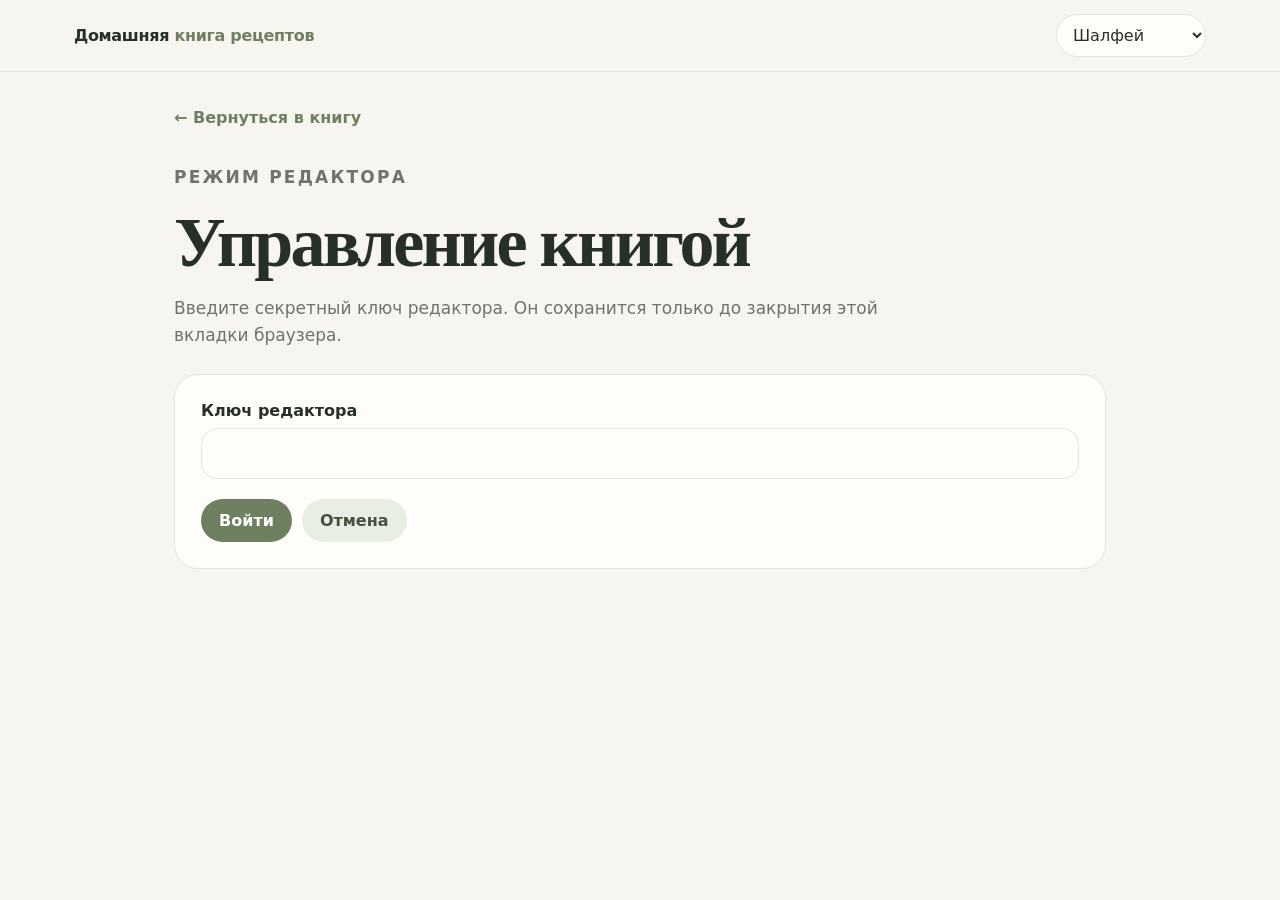
==== admin.html @ a454721f "Добавить страницу управления рецептами" ====
<!doctype html>
<html lang="ru">
<head>
  <meta charset="utf-8">

  <meta
    name="viewport"
    content="width=device-width, initial-scale=1"
  >

  <meta name="robots" content="noindex, nofollow">

  <title>Добавить рецепт — Домашняя книга рецептов</title>

  <link rel="stylesheet" href="/assets/css/styles.css">

  <style>
    .admin-shell {
      max-width: 980px;
      margin: auto;
      padding: 28px 24px 90px;
    }

    .admin-intro {
      margin-bottom: 24px;
    }

    .admin-intro h1 {
      margin: 10px 0 12px;
      font: 700 clamp(40px, 7vw, 70px) / 1 Georgia, serif;
      letter-spacing: -.04em;
    }

    .admin-intro p {
      max-width: 760px;
      color: var(--muted);
      font-size: 17px;
      line-height: 1.6;
    }

    .admin-form {
      display: grid;
      gap: 20px;
    }

    .form-grid {
      display: grid;
      grid-template-columns: repeat(2, minmax(0, 1fr));
      gap: 16px;
    }

    .form-field {
      display: grid;
      gap: 8px;
    }

    .form-field.full {
      grid-column: 1 / -1;
    }

    .form-field label,
    .fieldset-title {
      font-weight: 800;
    }

    .form-field small,
    .form-help {
      color: var(--muted);
      line-height: 1.5;
    }

    textarea {
      width: 100%;
      min-height: 130px;
      resize: vertical;
      border: 1px solid var(--line);
      border-radius: 16px;
      background: var(--paper);
      color: var(--text);
      padding: 15px 16px;
      font: inherit;
      line-height: 1.55;
      outline: none;
    }

    textarea:focus {
      border-color: var(--accent);
      box-shadow:
        0 0 0 4px
        color-mix(in srgb, var(--accent) 18%, transparent);
    }

    .large-textarea {
      min-height: 230px;
    }

    .checkbox-grid {
      display: grid;
      gap: 12px;
    }

    .checkbox-row {
      display: grid;
      grid-template-columns: 22px 1fr;
      gap: 10px;
      align-items: start;
      cursor: pointer;
    }

    .checkbox-row input {
      width: 18px;
      height: 18px;
      margin: 2px 0 0;
    }

    .checkbox-row strong {
      display: block;
      margin-bottom: 3px;
    }

    .checkbox-row span {
      color: var(--muted);
      font-size: 14px;
      line-height: 1.45;
    }

    .admin-actions {
      display: flex;
      flex-wrap: wrap;
      gap: 10px;
      align-items: center;
    }

    .primary-button,
    .secondary-button,
    .danger-button {
      display: inline-flex;
      align-items: center;
      justify-content: center;
      border: 0;
      border-radius: 999px;
      padding: 12px 18px;
      font: inherit;
      font-weight: 850;
      cursor: pointer;
      text-decoration: none;
    }

    .primary-button {
      background: var(--accent);
      color: white;
    }

    .secondary-button {
      background: var(--soft);
      color: var(--accent-dark);
    }

    .danger-button {
      background: var(--paper);
      color: var(--text);
      border: 1px solid var(--line);
    }

    button:disabled {
      opacity: .55;
      cursor: wait;
    }

    .status-message {
      margin: 14px 0 0;
      padding: 14px 16px;
      border-radius: 16px;
      background: var(--highlight);
      border: 1px solid var(--line);
      line-height: 1.5;
    }

    .status-message.error {
      border-color: #b95b5b;
    }

    .status-message.success {
      border-color: var(--accent);
    }

    .status-message a {
      font-weight: 850;
      color: var(--accent-dark);
    }

    .editor-bar {
      display: flex;
      flex-wrap: wrap;
      justify-content: space-between;
      align-items: center;
      gap: 12px;
      margin-bottom: 22px;
      padding: 14px 16px;
      border-radius: 18px;
      background: var(--soft);
    }

    .editor-bar p {
      margin: 0;
      font-weight: 800;
    }

    [hidden] {
      display: none !important;
    }

    @media (max-width: 720px) {
      .admin-shell {
        padding-left: 16px;
        padding-right: 16px;
      }

      .form-grid {
        grid-template-columns: 1fr;
      }

      .form-field.full {
        grid-column: auto;
      }

      .admin-actions > * {
        width: 100%;
      }
    }
  </style>
</head>

<body>
  <header class="site-header">
    <div class="header-inner">
      <a class="brand" href="/">
        Домашняя <em>книга рецептов</em>
      </a>

      <div class="header-actions">
        <select
          class="theme-select"
          data-theme-select
          aria-label="Цветовая тема"
        >
          <option value="sage">Шалфей</option>
          <option value="coffee">☕ Кофе</option>
          <option value="sea">Морская</option>
          <option value="cobalt">Кобальт</option>
          <option value="cherry">❤️ Вишня</option>
          <option value="plum">Сливовая</option>
          <option value="turquoise">Бирюза</option>
          <option value="lilac">Сиреневая</option>
          <option value="dark">Тёмная</option>
        </select>
      </div>
    </div>
  </header>

  <main class="admin-shell">
    <a class="back" href="/">← Вернуться в книгу</a>

    <section id="login-section">
      <div class="admin-intro">
        <p class="kicker">Режим редактора</p>
        <h1>Управление книгой</h1>

        <p>
          Введите секретный ключ редактора. Он сохранится только
          до закрытия этой вкладки браузера.
        </p>
      </div>

      <form id="login-form" class="block admin-form">
        <div class="form-field">
          <label for="editor-key">Ключ редактора</label>

          <input
            id="editor-key"
            name="editorKey"
            type="password"
            autocomplete="off"
            required
          >
        </div>

        <div class="admin-actions">
          <button
            id="login-button"
            class="primary-button"
            type="submit"
          >
            Войти
          </button>

          <a class="secondary-button" href="/">
            Отмена
          </a>
        </div>

        <p id="login-status" class="status-message" hidden></p>
      </form>
    </section>

    <section id="editor-section" hidden>
      <div class="editor-bar">
        <p>Режим редактора включён</p>

        <div class="admin-actions">
          <a class="secondary-button" href="/">
            Открыть книгу
          </a>

          <button
            id="logout-button"
            class="danger-button"
            type="button"
          >
            Выйти
          </button>
        </div>
      </div>

      <div class="admin-intro">
        <p class="kicker">Новая карточка</p>
        <h1>Добавить рецепт</h1>

        <p>
          После сохранения рецепт сразу появится в общем каталоге.
          Обновлять версию сайта не потребуется.
        </p>
      </div>

      <form id="recipe-form" class="admin-form">
        <section class="block">
          <h2>Основное</h2>

          <div class="form-grid">
            <div class="form-field full">
              <label for="title">Название *</label>

              <input
                id="title"
                name="title"
                type="text"
                maxlength="200"
                required
              >
            </div>

            <div class="form-field full">
              <label for="description">Краткое описание</label>

              <textarea
                id="description"
                name="description"
              ></textarea>
            </div>

            <div class="form-field">
              <label for="category">Категория</label>

              <input
                id="category"
                name="category"
                type="text"
                placeholder="Например: Супы"
              >
            </div>

            <div class="form-field">
              <label for="tags">Метки</label>

              <input
                id="tags"
                name="tags"
                type="text"
                placeholder="Курица, домашнее, быстро"
              >

              <small>
                Разделяйте метки запятыми.
              </small>
            </div>

            <div class="form-field">
              <label for="servings">Базовое количество порций</label>

              <input
                id="servings"
                name="servings"
                type="number"
                min="0"
                step="0.5"
                placeholder="6"
              >
            </div>

            <div class="form-field">
              <label for="servings-text">Как показать порции</label>

              <input
                id="servings-text"
                name="servingsText"
                type="text"
                placeholder="6–8 порций"
              >
            </div>

            <div class="form-field">
              <label for="total-minutes">Общее время, минут</label>

              <input
                id="total-minutes"
                name="totalMinutes"
                type="number"
                min="0"
                step="1"
                placeholder="60"
              >
            </div>

            <div class="form-field">
              <label for="image-key">Ссылка на фотографию</label>

              <input
                id="image-key"
                name="imageKey"
                type="url"
                placeholder="https://..."
              >

              <small>
                Загрузка собственной фотографии появится отдельным этапом.
              </small>
            </div>
          </div>
        </section>

        <section class="block">
          <h2>Ингредиенты *</h2>

          <div class="form-field">
            <label for="ingredients">
              Каждый ингредиент с новой строки
            </label>

            <textarea
              id="ingredients"
              name="ingredients"
              class="large-textarea"
              required
              placeholder="[Для супа]
Курица — 500–700 г
Картофель — 4–5 шт.
Соль — по вкусу

[Для клёцок]
Яйцо — 1 шт.
Мука — 5–7 ст. л."
            ></textarea>

            <small>
              Строка в квадратных скобках создаёт раздел:
              [Для супа]. Строка [] завершает раздел.
            </small>
          </div>
        </section>

        <section class="block">
          <h2>Приготовление *</h2>

          <div class="form-field">
            <label for="steps">
              Каждый шаг с новой строки
            </label>

            <textarea
              id="steps"
              name="steps"
              class="large-textarea"
              required
              placeholder="1. Сварить куриный бульон.
2. Добавить картофель.

[Клёцки]
Смешать яйцо, молоко и муку.
Опускать тесто в кипящий суп.

[]
5. Добавить зелень и дать супу настояться."
            ></textarea>

            <small>
              Обычные строки становятся нумерованными шагами.
              Блок [Клёцки] показывается как вложенный блок без номеров.
              Строка [] возвращает обычную нумерацию.
            </small>
          </div>
        </section>

        <section class="block">
          <h2>Полезные дополнения</h2>

          <div class="form-grid">
            <div class="form-field full">
              <label for="tips">Хитрости</label>

              <textarea
                id="tips"
                name="tips"
                placeholder="Каждая хитрость с новой строки или через точку с запятой."
              ></textarea>
            </div>

            <div class="form-field full">
              <label for="serve-with">С чем подавать</label>

              <textarea
                id="serve-with"
                name="serveWith"
              ></textarea>
            </div>

            <div class="form-field full">
              <label for="highlight">Изюминка</label>

              <textarea
                id="highlight"
                name="highlight"
              ></textarea>
            </div>

            <div class="form-field full">
              <label for="batch-tip">
                Что можно приготовить заранее или побольше
              </label>

              <textarea
                id="batch-tip"
                name="batchTip"
              ></textarea>
            </div>

            <div class="form-field full">
              <label for="notes">Заметки</label>

              <textarea
                id="notes"
                name="notes"
              ></textarea>
            </div>
          </div>
        </section>

        <section class="block">
          <h2>Источник</h2>

          <div class="form-grid">
            <div class="form-field">
              <label for="source-name">Название источника</label>

              <input
                id="source-name"
                name="sourceName"
                type="text"
                placeholder="Семейный рецепт"
              >
            </div>

            <div class="form-field">
              <label for="source-url">Ссылка на источник</label>

              <input
                id="source-url"
                name="sourceUrl"
                type="url"
                placeholder="https://..."
              >
            </div>
          </div>
        </section>

        <section class="block">
          <h2>Отметки</h2>

          <div class="checkbox-grid">
            <label class="checkbox-row">
              <input
                name="isVerified"
                type="checkbox"
              >

              <span>
                <strong>Проверено</strong>
                Рецепт уже приготовлен и одобрен.
              </span>
            </label>

            <label class="checkbox-row">
              <input
                name="isFavorite"
                type="checkbox"
              >

              <span>
                <strong>Избранное</strong>
                Показывать сердечко в книге.
              </span>
            </label>

            <label class="checkbox-row">
              <input
                name="isWeeklyPrep"
                type="checkbox"
              >

              <span>
                <strong>Заготовки на неделю</strong>
                Ставьте только для полноценной заготовки, которую можно
                заморозить или завакуумировать и позднее быстро довести
                до готовности. Супы и обычные готовые блюда эту метку
                не получают.
              </span>
            </label>
          </div>
        </section>

        <div class="admin-actions">
          <button
            id="save-button"
            class="primary-button"
            type="submit"
          >
            Сохранить рецепт
          </button>

          <button
            id="reset-button"
            class="secondary-button"
            type="button"
          >
            Очистить форму
          </button>

          <a class="danger-button" href="/">
            Отмена
          </a>
        </div>

        <p id="save-status" class="status-message" hidden></p>
      </form>
    </section>
  </main>

  <script src="/assets/js/theme.js"></script>
  <script type="module" src="/assets/js/admin.js"></script>
</body>
</html>
---- assets/css/styles.css ----
:root{
  --bg:#f7f5ef;
  --paper:#fffdf9;
  --text:#263027;
  --muted:#6c756b;
  --line:#dfe6da;
  --accent:#6f8062;
  --accent-dark:#46513f;
  --soft:#e8eee3;
  --highlight:#f3f7f0;
  --shadow:0 18px 50px rgba(54,70,51,.10);
}
html[data-theme="coffee"]{
  --bg:#f7f2ed;--paper:#fffdfa;--text:#2d251f;--muted:#78695e;
  --line:#e7d9ce;--accent:#7c5a45;--accent-dark:#523a2c;
  --soft:#eee2d9;--highlight:#faf3ed;--shadow:0 18px 50px rgba(75,49,32,.10);
}
html[data-theme="sea"]{
  --bg:#f1f6f5;--paper:#fcfefe;--text:#213332;--muted:#667876;
  --line:#d9e5e3;--accent:#4d7772;--accent-dark:#31514d;
  --soft:#e0ecea;--highlight:#f1f7f6;--shadow:0 18px 50px rgba(44,73,69,.10);
}

html[data-theme="cobalt"]{--bg:#f2f5fb;--paper:#fcfdff;--text:#1f2a3a;--muted:#68758a;--line:#d9e1ef;--accent:#2f5fa7;--accent-dark:#1f4176;--soft:#e3ebf8;--highlight:#f1f5fc;--shadow:0 18px 50px rgba(37,72,128,.12)}
html[data-theme="cherry"]{--bg:#faf3f4;--paper:#fffdfd;--text:#352327;--muted:#7e666b;--line:#ead8dc;--accent:#8e3b46;--accent-dark:#602630;--soft:#f3e1e4;--highlight:#fbf1f3;--shadow:0 18px 50px rgba(120,43,57,.12)}
html[data-theme="plum"]{--bg:#f8f3f7;--paper:#fffdfd;--text:#312632;--muted:#776778;--line:#e7dbe6;--accent:#7a4e72;--accent-dark:#53334d;--soft:#eee2ec;--highlight:#faf3f8;--shadow:0 18px 50px rgba(97,56,90,.12)}
html[data-theme="turquoise"]{--bg:#eff8f7;--paper:#fcfffe;--text:#203332;--muted:#617977;--line:#d2e8e6;--accent:#2d9c9a;--accent-dark:#1f6f6d;--soft:#dff1ef;--highlight:#eff9f8;--shadow:0 18px 50px rgba(31,124,121,.12)}
html[data-theme="lilac"]{--bg:#f6f3fb;--paper:#fffefe;--text:#2c2838;--muted:#746d86;--line:#e2dced;--accent:#8a79c9;--accent-dark:#5d4d9c;--soft:#ece7f8;--highlight:#f7f4fc;--shadow:0 18px 50px rgba(104,84,165,.12)}

html[data-theme="dark"]{
  --bg:#161a17;--paper:#202621;--text:#f0f4ef;--muted:#b3bdb2;
  --line:#39433a;--accent:#9eb18f;--accent-dark:#d7e3d0;
  --soft:#303a31;--highlight:#273128;--shadow:0 18px 50px rgba(0,0,0,.26);
}
*{box-sizing:border-box}
html{scroll-behavior:smooth}
body{
  margin:0;background:var(--bg);color:var(--text);
  font-family:Inter,system-ui,-apple-system,"Segoe UI",sans-serif;
  transition:background .2s,color .2s;
}
a{color:inherit}
.site-header{
  position:sticky;top:0;z-index:30;
  backdrop-filter:blur(14px);
  background:color-mix(in srgb,var(--bg) 90%,transparent);
  border-bottom:1px solid var(--line);
}
.header-inner{
  max-width:1180px;margin:auto;padding:14px 24px;
  display:flex;align-items:center;justify-content:space-between;gap:18px;
}
.brand{text-decoration:none;font-weight:850;letter-spacing:-.02em}
.brand em{font-style:normal;color:var(--accent)}
.header-actions{display:flex;align-items:center;gap:10px}
.theme-select{
  width:auto;min-width:150px;padding:10px 12px;border-radius:999px;
  border:1px solid var(--line);background:var(--paper);color:var(--text);
}
.home{max-width:1180px;margin:auto;padding:60px 24px 80px}
.kicker{
  color:var(--accent);font-size:13px;font-weight:800;
  letter-spacing:.13em;text-transform:uppercase;
}
.hero h1{
  margin:12px 0 16px;max-width:940px;
  font:700 clamp(44px,7.2vw,88px)/.98 Georgia,serif;
  letter-spacing:-.045em;
}
.hero p{max-width:760px;color:var(--muted);font-size:18px;line-height:1.65}
.controls{margin-top:32px;display:grid;grid-template-columns:1fr 260px;gap:12px}
input,select{
  width:100%;border:1px solid var(--line);border-radius:16px;
  background:var(--paper);color:var(--text);padding:15px 16px;font:inherit;outline:none;
}
input:focus,select:focus{border-color:var(--accent);box-shadow:0 0 0 4px color-mix(in srgb,var(--accent) 18%,transparent)}
.tag-cloud{display:flex;flex-wrap:wrap;gap:8px;margin:18px 0 30px}
.tag,.tag-button{
  display:inline-flex;align-items:center;border:0;border-radius:999px;
  padding:8px 12px;background:var(--soft);color:var(--accent-dark);
  text-decoration:none;font-size:13px;font-weight:800;cursor:pointer;
}
.tag-button.active{background:var(--accent);color:#fff}
.grid{display:grid;grid-template-columns:repeat(auto-fill,minmax(300px,1fr));gap:24px}
.card{
  background:var(--paper);border:1px solid var(--line);border-radius:26px;
  overflow:hidden;box-shadow:var(--shadow);transition:.2s ease;
}
.card:hover{transform:translateY(-3px)}
.card>a{text-decoration:none;display:block}
.card img{display:block;width:100%;aspect-ratio:4/3;object-fit:cover}
.card-body{padding:20px}
.category-pill{
  display:inline-flex;border-radius:999px;background:var(--soft);
  color:var(--accent-dark);padding:6px 10px;font-size:12px;font-weight:850;
}
.card h2{font:700 28px/1.08 Georgia,serif;margin:12px 0 10px}
.card .desc{color:var(--muted);line-height:1.5;margin:0 0 15px}
.meta{display:flex;gap:14px;flex-wrap:wrap;color:var(--muted);font-size:14px}
.recipe-shell{max-width:980px;margin:auto;padding:28px 24px 90px}
.back{display:inline-flex;margin:8px 0 20px;color:var(--accent);text-decoration:none;font-weight:850}
.cover{
  width:100%;max-height:620px;object-fit:cover;border-radius:30px;
  border:1px solid var(--line);box-shadow:var(--shadow);
}
.recipe-head{padding:30px 4px 12px}
.recipe-head h1{
  margin:8px 0 12px;font:700 clamp(42px,7vw,72px)/1 Georgia,serif;
  letter-spacing:-.04em;
}
.recipe-head .lead{color:var(--muted);font-size:18px;line-height:1.65;max-width:760px}
.recipe-meta{display:flex;flex-wrap:wrap;gap:9px;margin:18px 0}
.recipe-meta span{
  background:var(--paper);border:1px solid var(--line);
  border-radius:999px;padding:9px 13px;font-size:14px;
}
.recipe-tags{display:flex;flex-wrap:wrap;gap:8px}
.block{
  margin-top:20px;padding:26px;border-radius:24px;
  border:1px solid var(--line);background:var(--paper);
}
.block h2{margin:0 0 18px;font:700 32px/1.1 Georgia,serif}
.block h3{margin:24px 0 12px;color:var(--accent);font-size:18px}
.block ul{margin:0;padding-left:22px}
.block li{margin:9px 0;line-height:1.55}
.steps{display:grid;gap:12px}
.step{
  display:grid;grid-template-columns:38px 1fr;gap:14px;
  padding:14px 0;border-bottom:1px solid var(--line);
}
.step:last-child{border-bottom:0}
.step-number{
  width:34px;height:34px;display:grid;place-items:center;border-radius:50%;
  background:var(--accent);color:white;font-weight:850;
}
.step p{margin:4px 0 0;line-height:1.62}
.component{
  margin:18px 0 6px;padding:18px 20px;border-radius:18px;
  background:var(--highlight);border:1px solid var(--line);
}
.component h3{margin:0 0 10px}
.component p{margin:8px 0;line-height:1.62}
.highlight{background:var(--highlight);border-left:6px solid var(--accent)}
.nutrition{display:grid;grid-template-columns:repeat(4,1fr);gap:10px}
.nutrition div{text-align:center;padding:16px 10px;border-radius:16px;background:var(--soft)}
.nutrition strong{display:block;font-size:22px;margin-bottom:3px}
.footer{text-align:center;color:var(--muted);padding:28px 20px;border-top:1px solid var(--line)}
.import-only{position:absolute!important;left:-9999px!important;width:1px!important;height:1px!important;overflow:hidden!important}
@media(max-width:720px){
  .controls{grid-template-columns:1fr}
  .home,.recipe-shell{padding-left:16px;padding-right:16px}
  .block{padding:20px}
  .nutrition{grid-template-columns:repeat(2,1fr)}
  .step{grid-template-columns:34px 1fr}
  .brand{font-size:15px}
  .theme-select{min-width:132px}
}
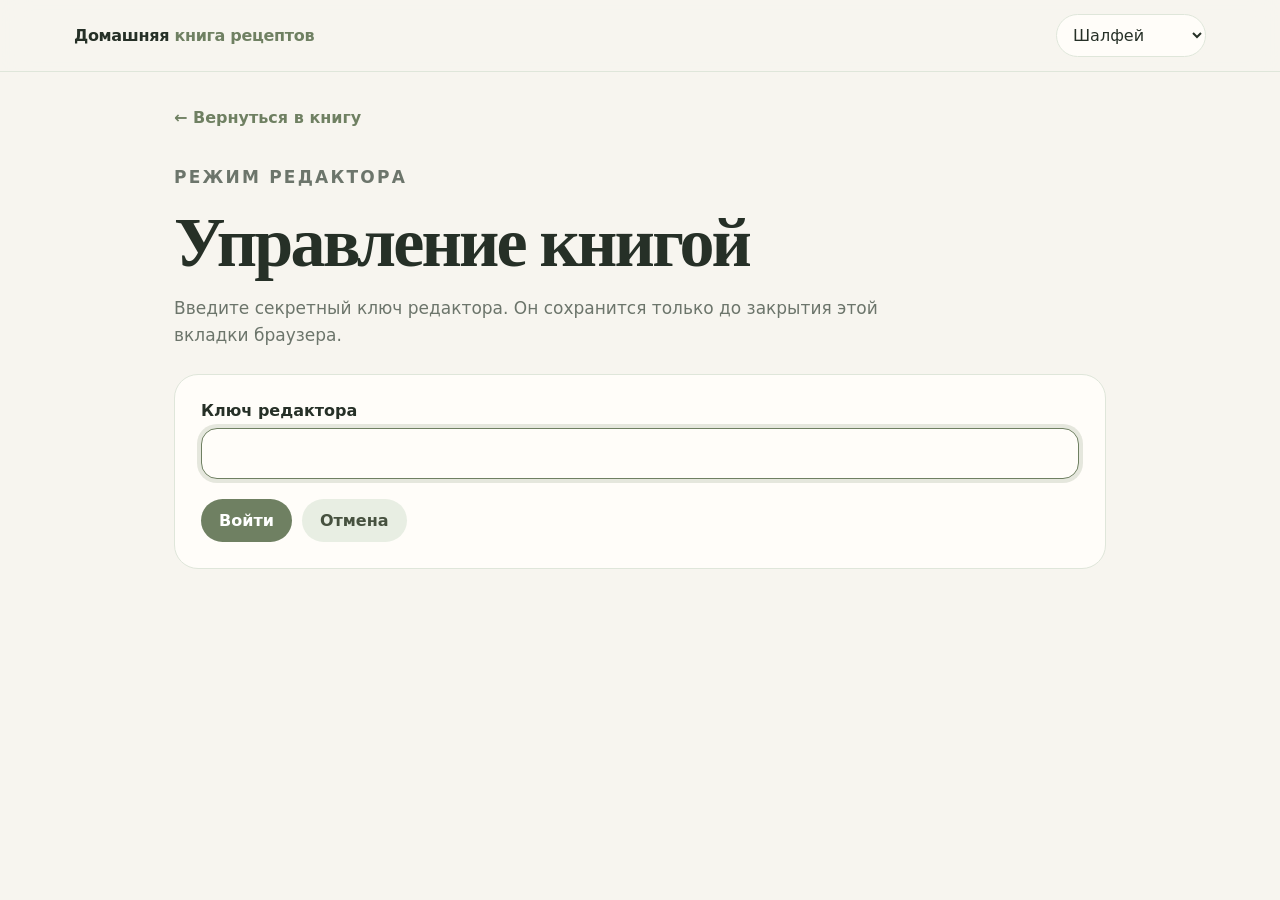
==== commit 9d513ac8: "Добавить выбор фотографии в форму" ====
--- a/admin.html
+++ b/admin.html
@@ -206,6 +206,57 @@
       font-weight: 800;
     }
 
+    .image-upload-grid {
+      display: grid;
+      grid-template-columns: minmax(0, 1fr) minmax(240px, .8fr);
+      gap: 20px;
+      align-items: start;
+    }
+
+    .image-picker {
+      display: grid;
+      gap: 10px;
+    }
+
+    .image-picker input[type="file"] {
+      width: 100%;
+      border: 1px dashed var(--line);
+      border-radius: 16px;
+      background: var(--paper);
+      padding: 18px;
+      color: var(--text);
+      font: inherit;
+    }
+
+    .image-preview-card {
+      overflow: hidden;
+      border: 1px solid var(--line);
+      border-radius: 18px;
+      background: var(--paper);
+    }
+
+    .image-preview-card img {
+      display: block;
+      width: 100%;
+      max-height: 360px;
+      object-fit: cover;
+      background: var(--soft);
+    }
+
+    .image-preview-info {
+      display: grid;
+      gap: 10px;
+      padding: 14px;
+    }
+
+    .image-preview-info p {
+      margin: 0;
+      color: var(--muted);
+      font-size: 14px;
+      line-height: 1.45;
+      overflow-wrap: anywhere;
+    }
+
     [hidden] {
       display: none !important;
     }
@@ -216,7 +267,8 @@
         padding-right: 16px;
       }
 
-      .form-grid {
+      .form-grid,
+      .image-upload-grid {
         grid-template-columns: 1fr;
       }
 
@@ -409,6 +461,32 @@
             </div>
 
             <div class="form-field">
+              <label for="prep-minutes">Подготовка, минут</label>
+
+              <input
+                id="prep-minutes"
+                name="prepMinutes"
+                type="number"
+                min="0"
+                step="1"
+                placeholder="20"
+              >
+            </div>
+
+            <div class="form-field">
+              <label for="cook-minutes">Приготовление, минут</label>
+
+              <input
+                id="cook-minutes"
+                name="cookMinutes"
+                type="number"
+                min="0"
+                step="1"
+                placeholder="40"
+              >
+            </div>
+
+            <div class="form-field">
               <label for="total-minutes">Общее время, минут</label>
 
               <input
@@ -420,20 +498,57 @@
                 placeholder="60"
               >
             </div>
-
-            <div class="form-field">
-              <label for="image-key">Ссылка на фотографию</label>
-
-              <input
-                id="image-key"
-                name="imageKey"
-                type="url"
-                placeholder="https://..."
-              >
-
-              <small>
-                Загрузка собственной фотографии появится отдельным этапом.
-              </small>
+          </div>
+        </section>
+
+        <section class="block">
+          <h2>Фотография</h2>
+
+          <div class="image-upload-grid">
+            <div class="image-picker">
+              <div class="form-field">
+                <label for="image-file">
+                  Выбрать фотографию
+                </label>
+
+                <input
+                  id="image-file"
+                  name="imageFile"
+                  type="file"
+                  accept="image/jpeg,image/png,image/webp"
+                >
+
+                <small>
+                  Поддерживаются JPG, PNG и WebP размером до 8 МБ.
+                  Для экономии места лучше использовать изображение
+                  до 1600 пикселей и весом до 1–2 МБ.
+                </small>
+              </div>
+
+              <p id="image-status" class="status-message" hidden></p>
+            </div>
+
+            <div
+              id="image-preview-card"
+              class="image-preview-card"
+              hidden
+            >
+              <img
+                id="image-preview"
+                alt="Предварительный просмотр фотографии"
+              >
+
+              <div class="image-preview-info">
+                <p id="image-file-info"></p>
+
+                <button
+                  id="remove-image-button"
+                  class="danger-button"
+                  type="button"
+                >
+                  Убрать фотографию
+                </button>
+              </div>
             </div>
           </div>
         </section>
@@ -565,7 +680,7 @@
                 id="source-name"
                 name="sourceName"
                 type="text"
-                placeholder="Семейный рецепт"
+                value="Рецепт от Пети"
               >
             </div>
 
@@ -577,6 +692,19 @@
                 name="sourceUrl"
                 type="url"
                 placeholder="https://..."
+              >
+            </div>
+
+            <div class="form-field full">
+              <label for="image-credit">
+                Автор или источник фотографии
+              </label>
+
+              <input
+                id="image-credit"
+                name="imageCredit"
+                type="text"
+                placeholder="Например: собственная фотография"
               >
             </div>
           </div>
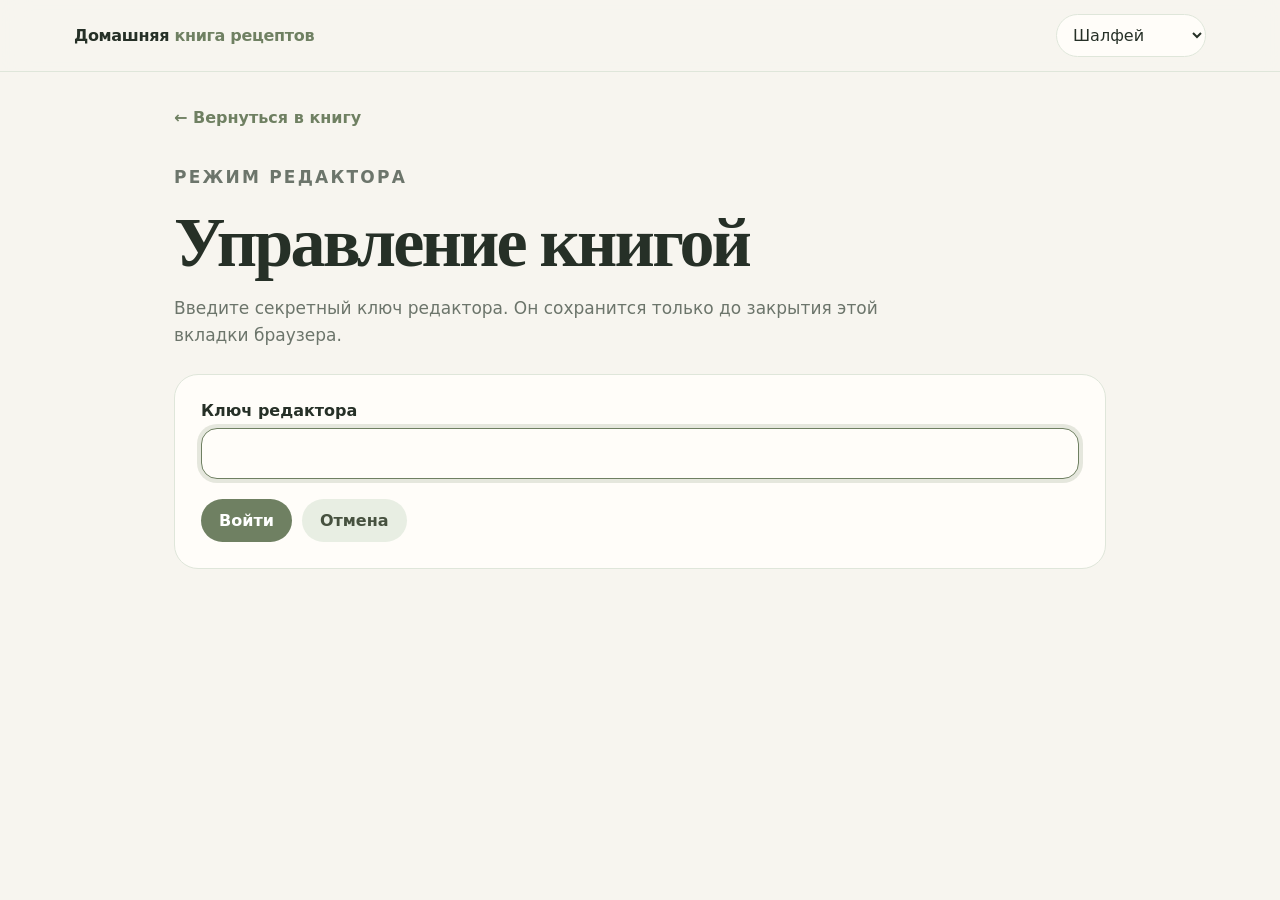
==== commit d1395775: "Добавить восстановление удалённых рецептов" ====
--- a/admin.html
+++ b/admin.html
@@ -257,6 +257,296 @@
       overflow-wrap: anywhere;
     }
 
+    .import-box {
+      border: 2px solid color-mix(in srgb, var(--accent) 35%, var(--line));
+      background:
+        linear-gradient(
+          135deg,
+          color-mix(in srgb, var(--soft) 75%, transparent),
+          var(--paper)
+        );
+    }
+
+    .import-form-row {
+      display: grid;
+      grid-template-columns: minmax(0, 1fr) auto;
+      gap: 10px;
+      align-items: end;
+    }
+
+    .import-preview {
+      margin-top: 18px;
+      overflow: hidden;
+      border: 1px solid var(--line);
+      border-radius: 20px;
+      background: var(--paper);
+    }
+
+    .import-preview-layout {
+      display: grid;
+      grid-template-columns: minmax(220px, .75fr) minmax(0, 1.25fr);
+    }
+
+    .import-preview-image-wrap {
+      min-height: 260px;
+      background: var(--soft);
+    }
+
+    .import-preview-image-wrap img {
+      width: 100%;
+      height: 100%;
+      min-height: 260px;
+      max-height: 460px;
+      display: block;
+      object-fit: cover;
+    }
+
+    .import-preview-body {
+      display: grid;
+      align-content: start;
+      gap: 14px;
+      padding: 22px;
+    }
+
+    .import-preview-body h3 {
+      margin: 0;
+      font: 700 clamp(27px, 4vw, 40px) / 1.05 Georgia, serif;
+    }
+
+    .import-preview-body p {
+      margin: 0;
+      line-height: 1.55;
+    }
+
+    .import-source {
+      color: var(--muted);
+      overflow-wrap: anywhere;
+    }
+
+    .import-meta {
+      display: flex;
+      flex-wrap: wrap;
+      gap: 8px;
+    }
+
+    .import-meta span {
+      padding: 7px 10px;
+      border-radius: 999px;
+      background: var(--soft);
+      color: var(--accent-dark);
+      font-size: 14px;
+      font-weight: 800;
+    }
+
+    .import-warning-list {
+      margin: 0;
+      padding: 14px 18px 14px 34px;
+      border-radius: 15px;
+      background: var(--highlight);
+      line-height: 1.5;
+    }
+
+    .import-details {
+      display: grid;
+      grid-template-columns: repeat(2, minmax(0, 1fr));
+      gap: 14px;
+      padding: 0 22px 22px;
+    }
+
+    .import-detail-card {
+      min-width: 0;
+      border: 1px solid var(--line);
+      border-radius: 16px;
+      padding: 16px;
+      background: var(--paper);
+    }
+
+    .import-detail-card h4 {
+      margin: 0 0 10px;
+      font-size: 17px;
+    }
+
+    .import-scroll-list {
+      max-height: 300px;
+      margin: 0;
+      padding-left: 22px;
+      overflow: auto;
+      line-height: 1.5;
+    }
+
+    .import-scroll-list li + li {
+      margin-top: 7px;
+    }
+
+    .import-preview-footer {
+      display: grid;
+      gap: 14px;
+      padding: 18px 22px 22px;
+      border-top: 1px solid var(--line);
+    }
+
+    .import-image-choice {
+      display: grid;
+      grid-template-columns: 22px 1fr;
+      gap: 10px;
+      align-items: start;
+      cursor: pointer;
+    }
+
+    .import-image-choice input {
+      width: 18px;
+      height: 18px;
+      margin-top: 3px;
+    }
+
+    .import-image-choice strong {
+      display: block;
+      margin-bottom: 3px;
+    }
+
+    .import-image-choice small {
+      color: var(--muted);
+      line-height: 1.4;
+    }
+
+    .picker {
+      position: relative;
+      display: grid;
+      gap: 8px;
+    }
+
+    .picker-trigger {
+      display: flex;
+      align-items: center;
+      justify-content: space-between;
+      gap: 10px;
+      min-height: 48px;
+      padding: 12px 16px;
+      border: 1px solid var(--line);
+      border-radius: 16px;
+      background: var(--paper);
+      color: var(--text);
+      font: inherit;
+      text-align: left;
+      cursor: pointer;
+      overflow-wrap: anywhere;
+    }
+
+    .picker-trigger:focus,
+    .picker[data-open="true"] .picker-trigger {
+      border-color: var(--accent);
+      box-shadow: 0 0 0 4px color-mix(in srgb, var(--accent) 18%, transparent);
+      outline: none;
+    }
+
+    .picker-trigger .picker-summary {
+      flex: 1;
+      min-width: 0;
+    }
+
+    .picker-trigger .picker-placeholder {
+      color: var(--muted);
+    }
+
+    .picker-caret {
+      flex-shrink: 0;
+      font-size: 12px;
+      color: var(--muted);
+      transition: transform .15s ease;
+    }
+
+    .picker[data-open="true"] .picker-caret {
+      transform: rotate(180deg);
+    }
+
+    .picker-panel {
+      position: absolute;
+      top: calc(100% + 6px);
+      left: 0;
+      right: 0;
+      z-index: 30;
+      max-height: min(60vh, 360px);
+      overflow: auto;
+      padding: 10px;
+      border: 1px solid var(--line);
+      border-radius: 18px;
+      background: var(--paper);
+      box-shadow: 0 18px 40px rgba(0, 0, 0, .12);
+    }
+
+    .picker-search {
+      width: 100%;
+      margin-bottom: 10px;
+      padding: 10px 12px;
+      border: 1px solid var(--line);
+      border-radius: 12px;
+      background: var(--paper);
+      color: var(--text);
+      font: inherit;
+    }
+
+    .picker-search:focus {
+      border-color: var(--accent);
+      box-shadow: 0 0 0 3px color-mix(in srgb, var(--accent) 16%, transparent);
+      outline: none;
+    }
+
+    .picker-option {
+      display: grid;
+      grid-template-columns: 22px 1fr;
+      gap: 10px;
+      align-items: start;
+      padding: 9px 10px;
+      border-radius: 12px;
+      cursor: pointer;
+    }
+
+    .picker-option:hover,
+    .picker-option:focus-within {
+      background: var(--soft);
+    }
+
+    .picker-option input {
+      width: 18px;
+      height: 18px;
+      margin: 2px 0 0;
+    }
+
+    .picker-option span {
+      line-height: 1.4;
+    }
+
+    .picker-empty {
+      padding: 12px;
+      color: var(--muted);
+      text-align: center;
+    }
+
+    .picker-clear {
+      display: inline-flex;
+      align-items: center;
+      gap: 6px;
+      padding: 8px 12px;
+      border: 0;
+      border-radius: 999px;
+      background: var(--soft);
+      color: var(--accent-dark);
+      font: inherit;
+      font-weight: 700;
+      cursor: pointer;
+      margin-bottom: 8px;
+    }
+
+    .picker-clear[hidden] {
+      display: none;
+    }
+
+    @media (max-width: 720px) {
+      .picker-panel {
+        max-height: 70vh;
+      }
+    }
+
     [hidden] {
       display: none !important;
     }
@@ -268,7 +558,10 @@
       }
 
       .form-grid,
-      .image-upload-grid {
+      .image-upload-grid,
+      .import-form-row,
+      .import-preview-layout,
+      .import-details {
         grid-template-columns: 1fr;
       }
 
@@ -279,6 +572,60 @@
       .admin-actions > * {
         width: 100%;
       }
+
+      .import-preview-image-wrap,
+      .import-preview-image-wrap img {
+        min-height: 210px;
+        max-height: 330px;
+      }
+    }
+
+    .deleted-recipes-list {
+      display: grid;
+      gap: 10px;
+      margin: 0;
+      padding: 0;
+      list-style: none;
+    }
+
+    .deleted-recipe-item {
+      display: flex;
+      flex-wrap: wrap;
+      gap: 10px;
+      align-items: center;
+      justify-content: space-between;
+      padding: 14px 16px;
+      border: 1px solid var(--line);
+      border-radius: 16px;
+      background: var(--paper);
+    }
+
+    .deleted-recipe-info {
+      display: grid;
+      gap: 4px;
+      min-width: 0;
+      flex: 1 1 240px;
+    }
+
+    .deleted-recipe-title {
+      font-weight: 800;
+      word-break: break-word;
+    }
+
+    .deleted-recipe-date {
+      color: var(--muted);
+      font-size: 14px;
+    }
+
+    .deleted-recipe-actions {
+      display: flex;
+      gap: 8px;
+      flex-shrink: 0;
+    }
+
+    .deleted-empty {
+      color: var(--muted);
+      line-height: 1.6;
     }
   </style>
 </head>
@@ -375,14 +722,144 @@
       </div>
 
       <div class="admin-intro">
-        <p class="kicker">Новая карточка</p>
-        <h1>Добавить рецепт</h1>
+        <p class="kicker" id="form-kicker">Новая карточка</p>
+        <h1 id="form-title">Добавить рецепт</h1>
 
         <p>
-          После сохранения рецепт сразу появится в общем каталоге.
-          Обновлять версию сайта не потребуется.
+          Рецепт можно заполнить вручную или сначала импортировать
+          с сайта. После импорта обязательно проверьте данные и только
+          потом сохраните карточку.
         </p>
+
+        <div id="new-recipe-button-wrap" hidden>
+          <a class="secondary-button" href="/admin.html">Создать новый рецепт</a>
+        </div>
       </div>
+
+      <section class="block import-box">
+        <h2>Импортировать по ссылке</h2>
+
+        <p class="form-help">
+          Вставьте ссылку на страницу рецепта. Мы попробуем получить
+          название, ингредиенты, шаги, время, порции и фотографию.
+          Ничего не сохранится без вашего подтверждения.
+        </p>
+
+        <form id="import-form" class="admin-form">
+          <div class="import-form-row">
+            <div class="form-field">
+              <label for="import-url">Ссылка на рецепт</label>
+
+              <input
+                id="import-url"
+                name="importUrl"
+                type="url"
+                inputmode="url"
+                autocomplete="url"
+                placeholder="https://..."
+                required
+              >
+            </div>
+
+            <button
+              id="import-button"
+              class="primary-button"
+              type="submit"
+            >
+              Получить рецепт
+            </button>
+          </div>
+
+          <p id="import-status" class="status-message" hidden></p>
+        </form>
+
+        <article id="import-preview" class="import-preview" hidden>
+          <div class="import-preview-layout">
+            <div
+              id="import-preview-image-wrap"
+              class="import-preview-image-wrap"
+              hidden
+            >
+              <img
+                id="import-preview-image"
+                alt="Фотография найденного рецепта"
+              >
+            </div>
+
+            <div class="import-preview-body">
+              <p class="kicker">Предварительный просмотр</p>
+              <h3 id="import-preview-title">Рецепт</h3>
+              <p id="import-preview-description" hidden></p>
+              <p id="import-preview-source" class="import-source"></p>
+              <div id="import-preview-meta" class="import-meta"></div>
+
+              <ul
+                id="import-preview-warnings"
+                class="import-warning-list"
+                hidden
+              ></ul>
+            </div>
+          </div>
+
+          <div class="import-details">
+            <section class="import-detail-card">
+              <h4 id="import-ingredients-heading">Ингредиенты</h4>
+              <ul
+                id="import-preview-ingredients"
+                class="import-scroll-list"
+              ></ul>
+            </section>
+
+            <section class="import-detail-card">
+              <h4 id="import-steps-heading">Приготовление</h4>
+              <ol
+                id="import-preview-steps"
+                class="import-scroll-list"
+              ></ol>
+            </section>
+          </div>
+
+          <div class="import-preview-footer">
+            <label
+              id="import-image-choice"
+              class="import-image-choice"
+              hidden
+            >
+              <input
+                id="import-image-checkbox"
+                type="checkbox"
+                checked
+              >
+
+              <span>
+                <strong>Сохранить найденную фотографию</strong>
+                <small>
+                  При сохранении рецепта изображение будет скопировано
+                  в ваше R2-хранилище.
+                </small>
+              </span>
+            </label>
+
+            <div class="admin-actions">
+              <button
+                id="apply-import-button"
+                class="primary-button"
+                type="button"
+              >
+                Перенести в форму
+              </button>
+
+              <button
+                id="cancel-import-button"
+                class="danger-button"
+                type="button"
+              >
+                Отменить импорт
+              </button>
+            </div>
+          </div>
+        </article>
+      </section>
 
       <form id="recipe-form" class="admin-form">
         <section class="block">
@@ -411,28 +888,126 @@
             </div>
 
             <div class="form-field">
-              <label for="category">Категория</label>
-
-              <input
-                id="category"
-                name="category"
-                type="text"
-                placeholder="Например: Супы"
-              >
+              <label>Категории</label>
+
+              <div
+                id="category-picker"
+                class="picker"
+                data-picker="category"
+              >
+                <button
+                  type="button"
+                  class="picker-trigger"
+                  data-picker-trigger
+                  aria-haspopup="listbox"
+                  aria-expanded="false"
+                >
+                  <span
+                    class="picker-summary"
+                    data-picker-summary
+                  >
+                    <span class="picker-placeholder">
+                      Выберите категории
+                    </span>
+                  </span>
+
+                  <span class="picker-caret">▼</span>
+                </button>
+
+                <div
+                  class="picker-panel"
+                  data-picker-panel
+                  hidden
+                >
+                  <input
+                    type="search"
+                    class="picker-search"
+                    placeholder="Найти категорию…"
+                    data-picker-search
+                  >
+
+                  <button
+                    type="button"
+                    class="picker-clear"
+                    data-picker-clear
+                    hidden
+                  >
+                    Сбросить
+                  </button>
+
+                  <div
+                    class="picker-options"
+                    data-picker-options
+                    role="listbox"
+                    aria-multiselectable="true"
+                  ></div>
+                </div>
+              </div>
+
+              <small>
+                Можно выбрать несколько. Свободного ввода нет.
+              </small>
             </div>
 
             <div class="form-field">
-              <label for="tags">Метки</label>
-
-              <input
-                id="tags"
-                name="tags"
-                type="text"
-                placeholder="Курица, домашнее, быстро"
-              >
+              <label>Метки</label>
+
+              <div
+                id="tag-picker"
+                class="picker"
+                data-picker="tag"
+              >
+                <button
+                  type="button"
+                  class="picker-trigger"
+                  data-picker-trigger
+                  aria-haspopup="listbox"
+                  aria-expanded="false"
+                >
+                  <span
+                    class="picker-summary"
+                    data-picker-summary
+                  >
+                    <span class="picker-placeholder">
+                      Выберите метки
+                    </span>
+                  </span>
+
+                  <span class="picker-caret">▼</span>
+                </button>
+
+                <div
+                  class="picker-panel"
+                  data-picker-panel
+                  hidden
+                >
+                  <input
+                    type="search"
+                    class="picker-search"
+                    placeholder="Найти метку…"
+                    data-picker-search
+                  >
+
+                  <button
+                    type="button"
+                    class="picker-clear"
+                    data-picker-clear
+                    hidden
+                  >
+                    Сбросить
+                  </button>
+
+                  <div
+                    class="picker-options"
+                    data-picker-options
+                    role="listbox"
+                    aria-multiselectable="true"
+                  ></div>
+                </div>
+              </div>
 
               <small>
-                Разделяйте метки запятыми.
+                Отмечайте подходящие метки. Свободного ввода нет.
               </small>
             </div>
 
@@ -779,10 +1354,33 @@
 
         <p id="save-status" class="status-message" hidden></p>
       </form>
+
+      <section class="block" id="deleted-recipes-section">
+        <h2>Удалённые рецепты</h2>
+
+        <p
+          id="deleted-recipes-status"
+          class="status-message"
+          hidden
+        ></p>
+
+        <ul
+          id="deleted-recipes-list"
+          class="deleted-recipes-list"
+          hidden
+        ></ul>
+
+        <p
+          id="deleted-recipes-empty"
+          class="deleted-empty"
+          hidden
+        >Удалённых рецептов нет.</p>
+      </section>
     </section>
   </main>
 
   <script src="/assets/js/theme.js"></script>
+  <script src="/assets/js/taxonomy.js"></script>
   <script type="module" src="/assets/js/admin.js"></script>
 </body>
 </html>
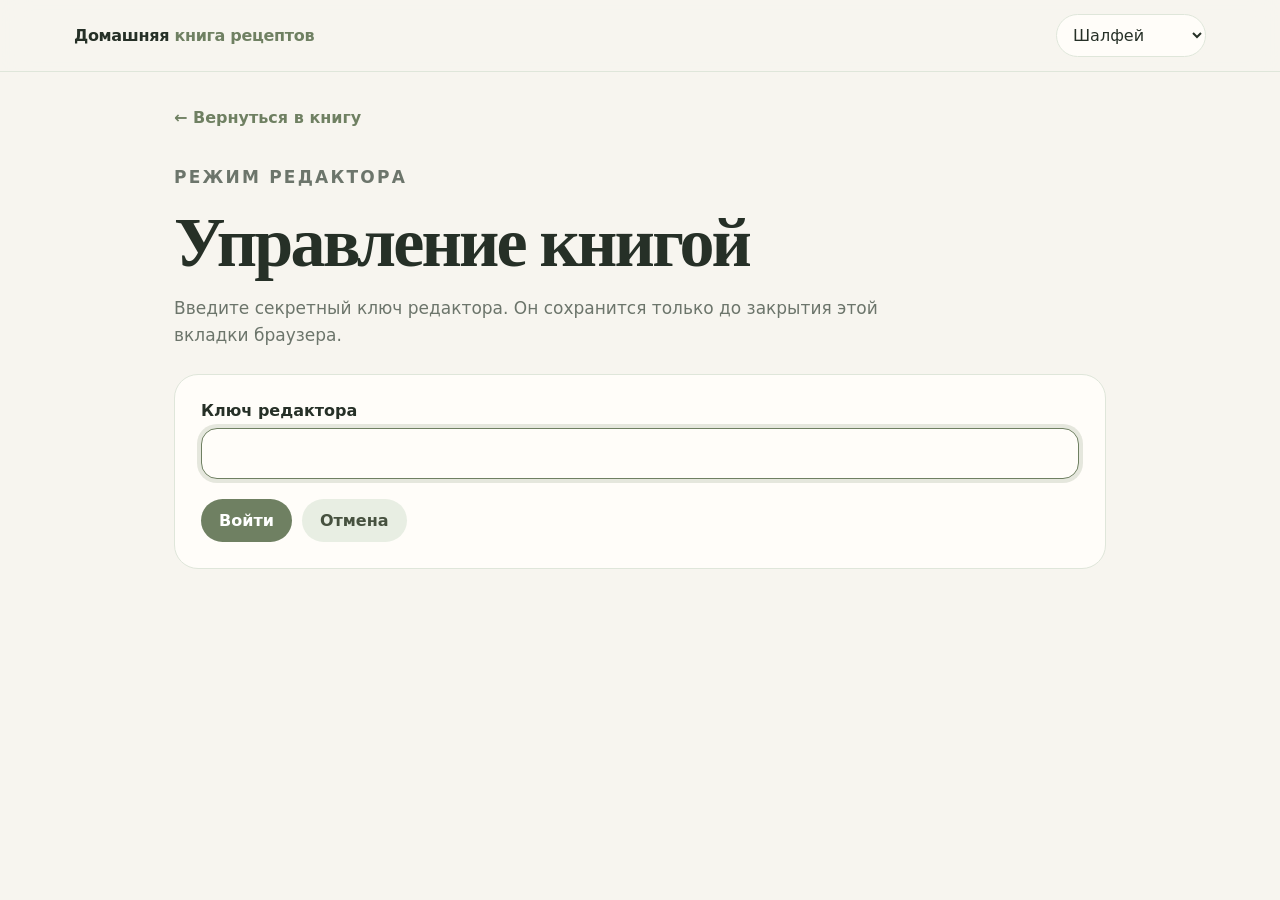
==== commit 87b48964: "Вынести удалённые рецепты в отдельную вкладку" ====
--- a/admin.html
+++ b/admin.html
@@ -187,6 +187,59 @@
     .status-message a {
       font-weight: 850;
       color: var(--accent-dark);
+    }
+
+    .admin-tabs {
+      display: inline-flex;
+      flex-wrap: wrap;
+      gap: 4px;
+      margin-bottom: 22px;
+      padding: 4px;
+      border: 1px solid var(--line);
+      border-radius: 999px;
+      background: var(--paper);
+    }
+
+    .admin-tab {
+      flex: 1 1 auto;
+      min-height: 44px;
+      padding: 10px 18px;
+      border: 0;
+      border-radius: 999px;
+      background: transparent;
+      color: var(--text);
+      font: inherit;
+      font-weight: 700;
+      cursor: pointer;
+      text-align: center;
+    }
+
+    .admin-tab[aria-selected="true"] {
+      background: var(--accent);
+      color: white;
+    }
+
+    .admin-tab:focus-visible {
+      outline: none;
+      box-shadow: 0 0 0 3px color-mix(in srgb, var(--accent) 30%, transparent);
+    }
+
+    [data-panel="deleted"][hidden],
+    [data-panel="recipe"][hidden] {
+      display: none !important;
+    }
+
+    @media (max-width: 720px) {
+      .admin-tabs {
+        display: flex;
+        flex-wrap: nowrap;
+        width: 100%;
+      }
+
+      .admin-tab {
+        flex: 1 1 0;
+        min-height: 48px;
+      }
     }
 
     .editor-bar {
@@ -721,6 +774,38 @@
         </div>
       </div>
 
+      <div class="admin-tabs" role="tablist" aria-label="Разделы админки">
+        <button
+          type="button"
+          class="admin-tab"
+          role="tab"
+          id="tab-recipe"
+          aria-controls="panel-recipe"
+          aria-selected="true"
+          data-tab="recipe"
+        >
+          Добавить рецепт
+        </button>
+
+        <button
+          type="button"
+          class="admin-tab"
+          role="tab"
+          id="tab-deleted"
+          aria-controls="panel-deleted"
+          aria-selected="false"
+          data-tab="deleted"
+        >
+          Удалённые рецепты
+        </button>
+      </div>
+
+      <section
+        id="panel-recipe"
+        data-panel="recipe"
+        role="tabpanel"
+        aria-labelledby="tab-recipe"
+      >
       <div class="admin-intro">
         <p class="kicker" id="form-kicker">Новая карточка</p>
         <h1 id="form-title">Добавить рецепт</h1>
@@ -1354,8 +1439,16 @@
 
         <p id="save-status" class="status-message" hidden></p>
       </form>
-
-      <section class="block" id="deleted-recipes-section">
+      </section>
+
+      <section
+        class="block"
+        id="deleted-recipes-section"
+        data-panel="deleted"
+        role="tabpanel"
+        aria-labelledby="tab-deleted"
+        hidden
+      >
         <h2>Удалённые рецепты</h2>
 
         <p
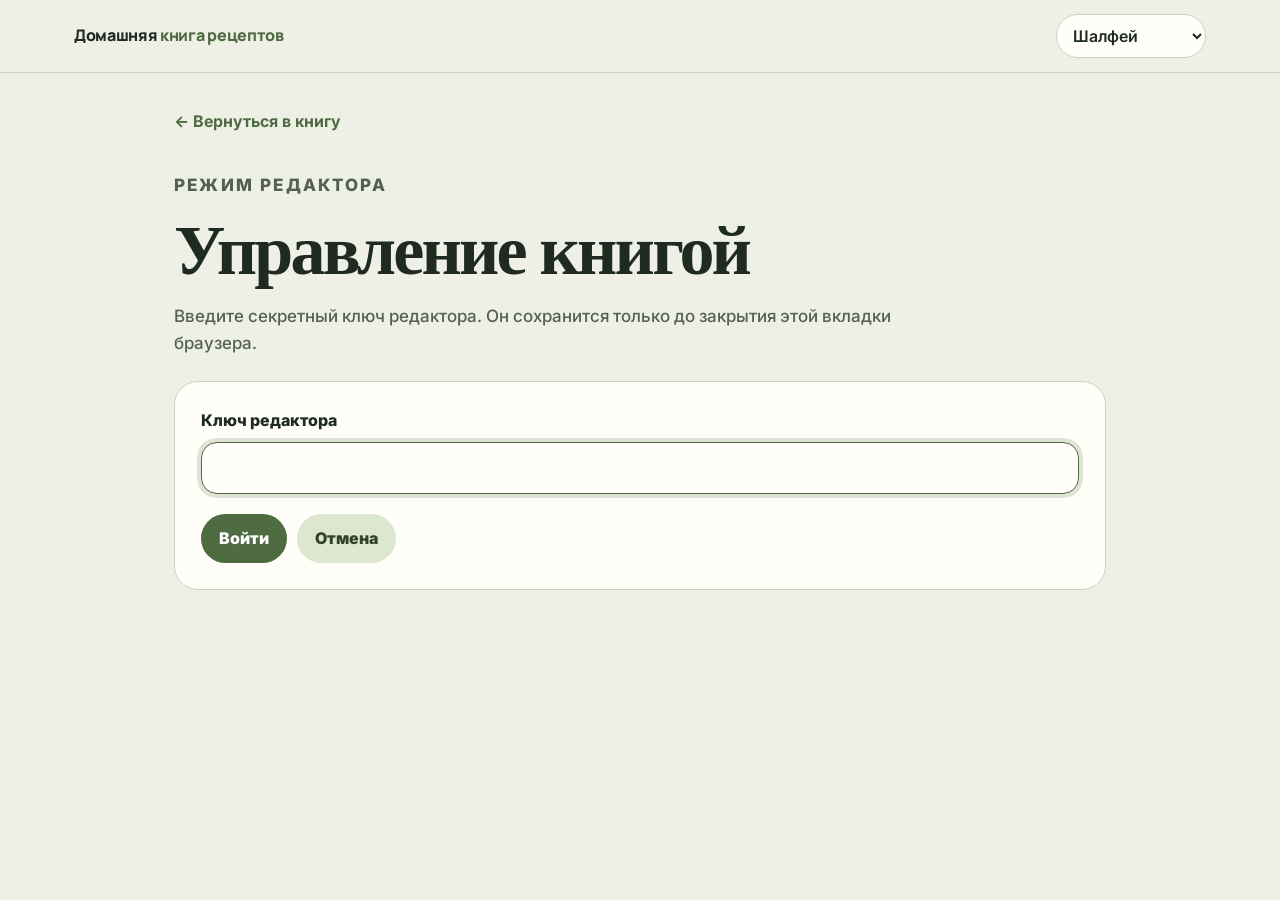
==== commit 3f9711a3: "Сделать темы насыщеннее и теплее, перевести шрифты на Manrope+Inter - Углубить палитры всех тем (фон" ====
--- a/admin.html
+++ b/admin.html
@@ -12,6 +12,9 @@
 
   <title>Добавить рецепт — Домашняя книга рецептов</title>
 
+  <link rel="preconnect" href="https://fonts.googleapis.com">
+  <link rel="preconnect" href="https://fonts.gstatic.com" crossorigin>
+  <link rel="stylesheet" href="https://fonts.googleapis.com/css2?family=Inter:wght@400;500;600;700;800&family=Manrope:wght@600;700;800&display=swap">
   <link rel="stylesheet" href="/assets/css/styles.css">
 
   <style>
--- a/assets/css/styles.css
+++ b/assets/css/styles.css
@@ -1,50 +1,55 @@
 
 :root{
-  --bg:#f7f5ef;
-  --paper:#fffdf9;
-  --text:#263027;
-  --muted:#6c756b;
-  --line:#dfe6da;
-  --accent:#6f8062;
-  --accent-dark:#46513f;
-  --soft:#e8eee3;
-  --highlight:#f3f7f0;
-  --shadow:0 18px 50px rgba(54,70,51,.10);
+  --bg:#eef0e6;
+  --paper:#fffef8;
+  --text:#1f2a22;
+  --muted:#54614f;
+  --line:#c9d4bb;
+  --accent:#4f6b41;
+  --accent-dark:#2f4426;
+  --soft:#dde6cf;
+  --highlight:#eef3e2;
+  --shadow:0 18px 50px rgba(38,58,36,.16);
 }
 html[data-theme="coffee"]{
-  --bg:#f7f2ed;--paper:#fffdfa;--text:#2d251f;--muted:#78695e;
-  --line:#e7d9ce;--accent:#7c5a45;--accent-dark:#523a2c;
-  --soft:#eee2d9;--highlight:#faf3ed;--shadow:0 18px 50px rgba(75,49,32,.10);
+  --bg:#efe4d6;--paper:#fffaf1;--text:#2a1d12;--muted:#6b5340;
+  --line:#dcc4a8;--accent:#6f4427;--accent-dark:#472713;
+  --soft:#ecd6bd;--highlight:#f7ecdd;--shadow:0 18px 50px rgba(75,49,32,.18);
 }
 html[data-theme="sea"]{
-  --bg:#f1f6f5;--paper:#fcfefe;--text:#213332;--muted:#667876;
-  --line:#d9e5e3;--accent:#4d7772;--accent-dark:#31514d;
-  --soft:#e0ecea;--highlight:#f1f7f6;--shadow:0 18px 50px rgba(44,73,69,.10);
+  --bg:#e4eeec;--paper:#f7fdfb;--text:#16292b;--muted:#4f6664;
+  --line:#bcd3cf;--accent:#2c6360;--accent-dark:#16403e;
+  --soft:#cee0dd;--highlight:#e3f1ee;--shadow:0 18px 50px rgba(44,73,69,.16);
 }
 
-html[data-theme="cobalt"]{--bg:#f2f5fb;--paper:#fcfdff;--text:#1f2a3a;--muted:#68758a;--line:#d9e1ef;--accent:#2f5fa7;--accent-dark:#1f4176;--soft:#e3ebf8;--highlight:#f1f5fc;--shadow:0 18px 50px rgba(37,72,128,.12)}
-html[data-theme="cherry"]{--bg:#faf3f4;--paper:#fffdfd;--text:#352327;--muted:#7e666b;--line:#ead8dc;--accent:#8e3b46;--accent-dark:#602630;--soft:#f3e1e4;--highlight:#fbf1f3;--shadow:0 18px 50px rgba(120,43,57,.12)}
-html[data-theme="plum"]{--bg:#f8f3f7;--paper:#fffdfd;--text:#312632;--muted:#776778;--line:#e7dbe6;--accent:#7a4e72;--accent-dark:#53334d;--soft:#eee2ec;--highlight:#faf3f8;--shadow:0 18px 50px rgba(97,56,90,.12)}
-html[data-theme="turquoise"]{--bg:#eff8f7;--paper:#fcfffe;--text:#203332;--muted:#617977;--line:#d2e8e6;--accent:#2d9c9a;--accent-dark:#1f6f6d;--soft:#dff1ef;--highlight:#eff9f8;--shadow:0 18px 50px rgba(31,124,121,.12)}
-html[data-theme="lilac"]{--bg:#f6f3fb;--paper:#fffefe;--text:#2c2838;--muted:#746d86;--line:#e2dced;--accent:#8a79c9;--accent-dark:#5d4d9c;--soft:#ece7f8;--highlight:#f7f4fc;--shadow:0 18px 50px rgba(104,84,165,.12)}
+html[data-theme="cobalt"]{--bg:#e6ecf8;--paper:#fbfdff;--text:#16213a;--muted:#4f5e7e;--line:#bccaeb;--accent:#214d97;--accent-dark:#13306f;--soft:#cfdcf4;--highlight:#e6eefb;--shadow:0 18px 50px rgba(37,72,128,.18)}
+html[data-theme="cherry"]{--bg:#f5e2e4;--paper:#fff7f8;--text:#31151c;--muted:#75505a;--line:#e6bcc2;--accent:#96303f;--accent-dark:#5e1b27;--soft:#efd0d5;--highlight:#f8e7ea;--shadow:0 18px 50px rgba(120,43,57,.18)}
+html[data-theme="plum"]{--bg:#efe3ed;--paper:#fff8fd;--text:#2c172e;--muted:#635068;--line:#d8c2d6;--accent:#6e3b66;--accent-dark:#462342;--soft:#e3cee1;--highlight:#f3e6f1;--shadow:0 18px 50px rgba(97,56,90,.18)}
+html[data-theme="turquoise"]{--bg:#e1efed;--paper:#f7fffd;--text:#102928;--muted:#456565;--line:#b0d3d0;--accent:#1d7c7a;--accent-dark:#0d514f;--soft:#cae3e0;--highlight:#e2f1ef;--shadow:0 18px 50px rgba(31,124,121,.18)}
+html[data-theme="lilac"]{--bg:#ece5f6;--paper:#fdfaff;--text:#241d36;--muted:#564b6e;--line:#cabddf;--accent:#6f5bb2;--accent-dark:#483481;--soft:#dcd0ef;--highlight:#efe9f7;--shadow:0 18px 50px rgba(104,84,165,.18)}
 
 html[data-theme="dark"]{
-  --bg:#161a17;--paper:#202621;--text:#f0f4ef;--muted:#b3bdb2;
-  --line:#39433a;--accent:#9eb18f;--accent-dark:#d7e3d0;
-  --soft:#303a31;--highlight:#273128;--shadow:0 18px 50px rgba(0,0,0,.26);
+  --bg:#1a201b;--paper:#252d24;--text:#eef3ea;--muted:#a6b39f;
+  --line:#414e3c;--accent:#a8be92;--accent-dark:#d2e3bf;
+  --soft:#2f3a2c;--highlight:#222a20;--shadow:0 18px 50px rgba(0,0,0,.32);
 }
 *{box-sizing:border-box}
-html{scroll-behavior:smooth}
+html{scroll-behavior:smooth;font-size:16px}
 body{
   margin:0;background:var(--bg);color:var(--text);
-  font-family:Inter,system-ui,-apple-system,"Segoe UI",sans-serif;
+  font-family:Inter,system-ui,-apple-system,"Segoe UI",Roboto,Arial,sans-serif;
+  font-weight:500;line-height:1.6;
   transition:background .2s,color .2s;
 }
 a{color:inherit}
+h1,h2,h3,h4,.brand{
+  font-family:Manrope,"Segoe UI",system-ui,-apple-system,Roboto,Arial,sans-serif;
+  font-weight:800;letter-spacing:-.02em;
+}
 .site-header{
   position:sticky;top:0;z-index:30;
   backdrop-filter:blur(14px);
-  background:color-mix(in srgb,var(--bg) 90%,transparent);
+  background:color-mix(in srgb,var(--bg) 92%,transparent);
   border-bottom:1px solid var(--line);
 }
 .header-inner{
@@ -57,6 +62,7 @@
 .theme-select{
   width:auto;min-width:150px;padding:10px 12px;border-radius:999px;
   border:1px solid var(--line);background:var(--paper);color:var(--text);
+  font-family:inherit;font-weight:600;
 }
 .home{max-width:1180px;margin:auto;padding:60px 24px 80px}
 .kicker{
@@ -65,21 +71,25 @@
 }
 .hero h1{
   margin:12px 0 16px;max-width:940px;
-  font:700 clamp(44px,7.2vw,88px)/.98 Georgia,serif;
-  letter-spacing:-.045em;
+  font-family:Manrope,"Segoe UI",system-ui,sans-serif;
+  font-weight:800;
+  font-size:clamp(40px,6.8vw,80px);
+  line-height:1;letter-spacing:-.04em;
 }
-.hero p{max-width:760px;color:var(--muted);font-size:18px;line-height:1.65}
+.hero p{max-width:760px;color:var(--muted);font-size:18px;line-height:1.7;font-weight:500}
 .controls{margin-top:32px;display:grid;grid-template-columns:1fr 260px;gap:12px}
 input,select{
   width:100%;border:1px solid var(--line);border-radius:16px;
-  background:var(--paper);color:var(--text);padding:15px 16px;font:inherit;outline:none;
+  background:var(--paper);color:var(--text);padding:15px 16px;
+  font-family:inherit;font-weight:500;font-size:16px;outline:none;
 }
 input:focus,select:focus{border-color:var(--accent);box-shadow:0 0 0 4px color-mix(in srgb,var(--accent) 18%,transparent)}
 .tag-cloud{display:flex;flex-wrap:wrap;gap:8px;margin:18px 0 30px}
 .tag,.tag-button{
   display:inline-flex;align-items:center;border:0;border-radius:999px;
-  padding:8px 12px;background:var(--soft);color:var(--accent-dark);
-  text-decoration:none;font-size:13px;font-weight:800;cursor:pointer;
+  padding:9px 14px;background:var(--soft);color:var(--accent-dark);
+  text-decoration:none;font-size:14px;font-weight:700;cursor:pointer;
+  font-family:inherit;
 }
 .tag-button.active{background:var(--accent);color:#fff}
 .grid{display:grid;grid-template-columns:repeat(auto-fill,minmax(300px,1fr));gap:24px}
@@ -87,43 +97,51 @@
   background:var(--paper);border:1px solid var(--line);border-radius:26px;
   overflow:hidden;box-shadow:var(--shadow);transition:.2s ease;
 }
-.card:hover{transform:translateY(-3px)}
+.card:hover{transform:translateY(-3px);box-shadow:0 24px 60px color-mix(in srgb,var(--accent) 18%,var(--shadow))}
 .card>a{text-decoration:none;display:block}
 .card img{display:block;width:100%;aspect-ratio:4/3;object-fit:cover}
 .card-body{padding:20px}
 .category-pill{
   display:inline-flex;border-radius:999px;background:var(--soft);
-  color:var(--accent-dark);padding:6px 10px;font-size:12px;font-weight:850;
+  color:var(--accent-dark);padding:6px 12px;font-size:12px;font-weight:800;
 }
-.card h2{font:700 28px/1.08 Georgia,serif;margin:12px 0 10px}
-.card .desc{color:var(--muted);line-height:1.5;margin:0 0 15px}
+.card h2{
+  font-family:Manrope,"Segoe UI",system-ui,sans-serif;
+  font-weight:800;font-size:22px;line-height:1.2;margin:12px 0 10px;
+  word-break:break-word;overflow-wrap:anywhere;
+}
+.card .desc{color:var(--muted);line-height:1.6;margin:0 0 15px}
 .meta{display:flex;gap:14px;flex-wrap:wrap;color:var(--muted);font-size:14px}
 .recipe-shell{max-width:980px;margin:auto;padding:28px 24px 90px}
-.back{display:inline-flex;margin:8px 0 20px;color:var(--accent);text-decoration:none;font-weight:850}
+.back{display:inline-flex;margin:8px 0 20px;color:var(--accent);text-decoration:none;font-weight:700}
 .cover{
   width:100%;max-height:620px;object-fit:cover;border-radius:30px;
   border:1px solid var(--line);box-shadow:var(--shadow);
 }
 .recipe-head{padding:30px 4px 12px}
 .recipe-head h1{
-  margin:8px 0 12px;font:700 clamp(42px,7vw,72px)/1 Georgia,serif;
-  letter-spacing:-.04em;
+  margin:8px 0 12px;
+  font-family:Manrope,"Segoe UI",system-ui,sans-serif;
+  font-weight:800;
+  font-size:clamp(38px,6.5vw,68px);
+  line-height:1.02;letter-spacing:-.035em;
+  overflow-wrap:anywhere;
 }
-.recipe-head .lead{color:var(--muted);font-size:18px;line-height:1.65;max-width:760px}
+.recipe-head .lead{color:var(--muted);font-size:18px;line-height:1.7;max-width:760px;font-weight:500}
 .recipe-meta{display:flex;flex-wrap:wrap;gap:9px;margin:18px 0}
 .recipe-meta span{
   background:var(--paper);border:1px solid var(--line);
-  border-radius:999px;padding:9px 13px;font-size:14px;
+  border-radius:999px;padding:9px 13px;font-size:14px;font-weight:500;
 }
 .recipe-tags{display:flex;flex-wrap:wrap;gap:8px}
 .block{
   margin-top:20px;padding:26px;border-radius:24px;
   border:1px solid var(--line);background:var(--paper);
 }
-.block h2{margin:0 0 18px;font:700 32px/1.1 Georgia,serif}
-.block h3{margin:24px 0 12px;color:var(--accent);font-size:18px}
+.block h2{margin:0 0 18px;font-family:Manrope,"Segoe UI",system-ui,sans-serif;font-weight:800;font-size:28px;line-height:1.15}
+.block h3{margin:24px 0 12px;color:var(--accent);font-size:18px;font-weight:700}
 .block ul{margin:0;padding-left:22px}
-.block li{margin:9px 0;line-height:1.55}
+.block li{margin:10px 0;line-height:1.7;font-weight:500}
 .steps{display:grid;gap:12px}
 .step{
   display:grid;grid-template-columns:38px 1fr;gap:14px;
@@ -132,22 +150,23 @@
 .step:last-child{border-bottom:0}
 .step-number{
   width:34px;height:34px;display:grid;place-items:center;border-radius:50%;
-  background:var(--accent);color:white;font-weight:850;
+  background:var(--accent);color:white;font-weight:800;
 }
-.step p{margin:4px 0 0;line-height:1.62}
+.step p{margin:4px 0 0;line-height:1.75;font-weight:500}
 .component{
   margin:18px 0 6px;padding:18px 20px;border-radius:18px;
   background:var(--highlight);border:1px solid var(--line);
 }
 .component h3{margin:0 0 10px}
-.component p{margin:8px 0;line-height:1.62}
+.component p{margin:8px 0;line-height:1.75;font-weight:500}
 .highlight{background:var(--highlight);border-left:6px solid var(--accent)}
 .nutrition{display:grid;grid-template-columns:repeat(4,1fr);gap:10px}
 .nutrition div{text-align:center;padding:16px 10px;border-radius:16px;background:var(--soft)}
-.nutrition strong{display:block;font-size:22px;margin-bottom:3px}
-.footer{text-align:center;color:var(--muted);padding:28px 20px;border-top:1px solid var(--line)}
+.nutrition strong{display:block;font-size:22px;margin-bottom:3px;font-family:Manrope,"Segoe UI",sans-serif;font-weight:800}
+.footer{text-align:center;color:var(--muted);padding:28px 20px;border-top:1px solid var(--line);font-weight:500}
 .import-only{position:absolute!important;left:-9999px!important;width:1px!important;height:1px!important;overflow:hidden!important}
 @media(max-width:720px){
+  html{font-size:16px}
   .controls{grid-template-columns:1fr}
   .home,.recipe-shell{padding-left:16px;padding-right:16px}
   .block{padding:20px}
@@ -155,4 +174,5 @@
   .step{grid-template-columns:34px 1fr}
   .brand{font-size:15px}
   .theme-select{min-width:132px}
+  .card h2{font-size:20px}
 }
